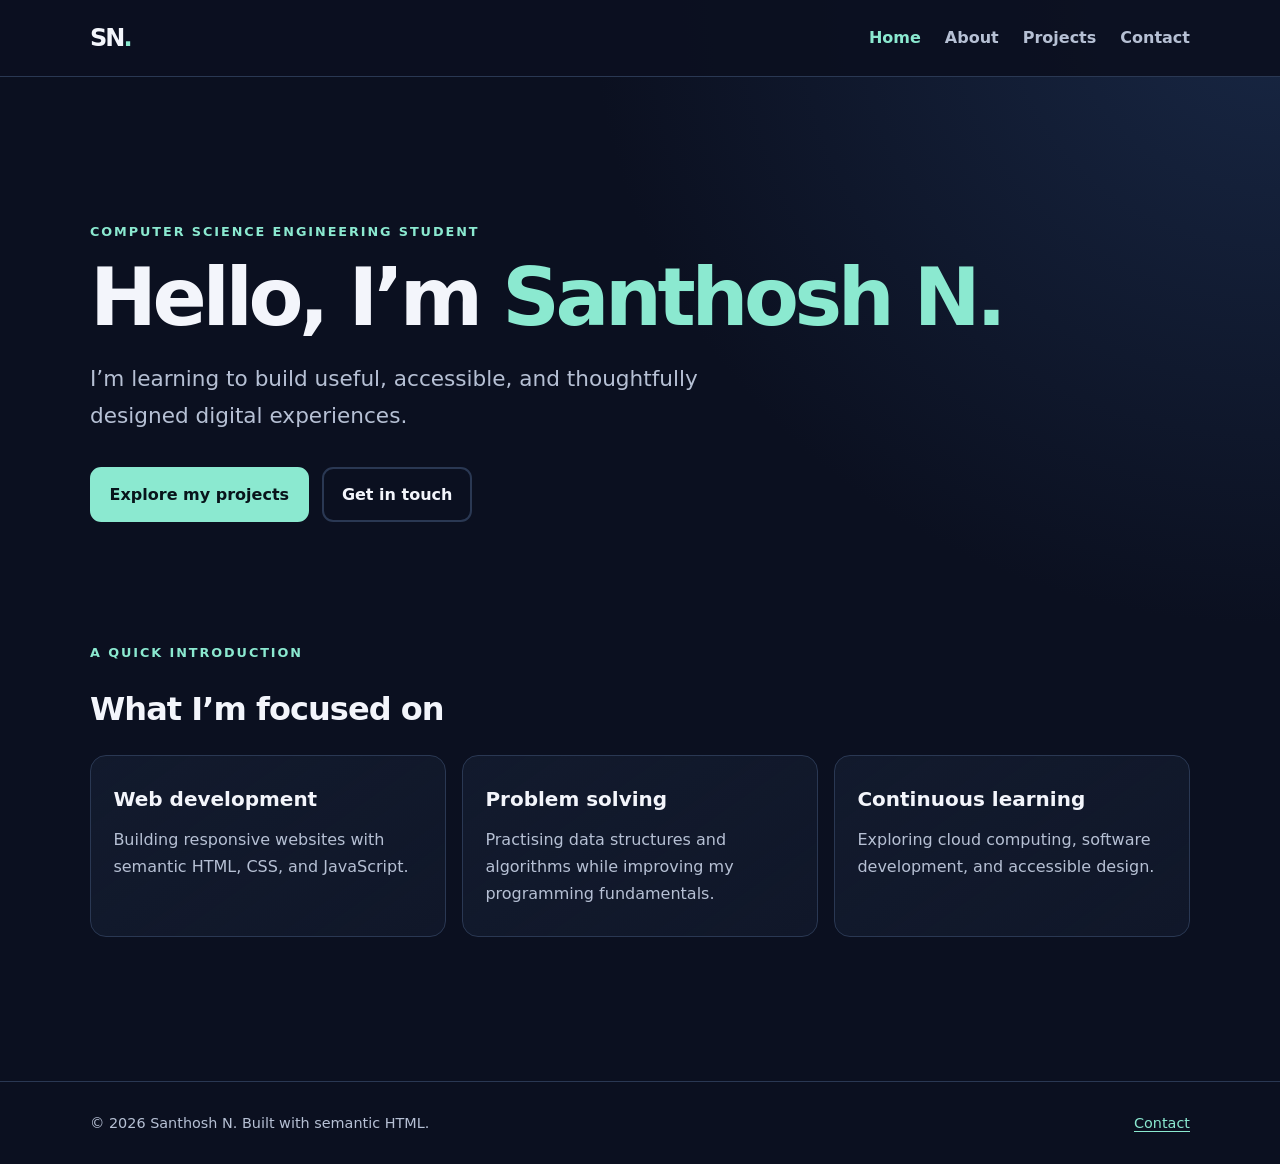
==== index.html @ c4337b8f "Add files via upload" ====
<!doctype html>
<html lang="en">
<head>
  <meta charset="utf-8">
  <meta name="viewport" content="width=device-width, initial-scale=1">
  <meta name="description" content="Personal portfolio of Santhosh N, a computer science engineering student showcasing skills, projects, and contact information.">
  <meta name="theme-color" content="#111827">
  <title>Santhosh N | Portfolio</title>
  <link rel="stylesheet" href="styles.css">
  <script src="script.js" defer></script>
</head>
<body>
  <a class="skip-link" href="#main-content">Skip to main content</a>
  <header class="site-header">
    <div class="container header-inner">
      <a class="brand" href="index.html" aria-label="Santhosh N home">SN<span>.</span></a>
      <button class="menu-toggle" type="button" aria-expanded="false" aria-controls="primary-navigation">Menu</button>
      <nav id="primary-navigation" class="primary-navigation" aria-label="Main navigation">
        <ul>
          <li><a href="index.html" aria-current="page">Home</a></li>
          <li><a href="about.html">About</a></li>
          <li><a href="projects.html">Projects</a></li>
          <li><a href="contact.html">Contact</a></li>
        </ul>
      </nav>
    </div>
  </header>
  <main id="main-content">
    <section class="hero container" aria-labelledby="hero-title">
      <p class="eyebrow">Computer Science Engineering Student</p>
      <h1 id="hero-title">Hello, I’m <span>Santhosh N.</span></h1>
      <p class="hero-copy">I’m learning to build useful, accessible, and thoughtfully designed digital experiences.</p>
      <div class="actions">
        <a class="button" href="projects.html">Explore my projects</a>
        <a class="button button-secondary" href="contact.html">Get in touch</a>
      </div>
    </section>
    <section class="section container" aria-labelledby="highlights-title">
      <div class="section-heading">
        <p class="eyebrow">A quick introduction</p>
        <h2 id="highlights-title">What I’m focused on</h2>
      </div>
      <div class="card-grid">
        <article class="card">
          <h3>Web development</h3>
          <p>Building responsive websites with semantic HTML, CSS, and JavaScript.</p>
        </article>
        <article class="card">
          <h3>Problem solving</h3>
          <p>Practising data structures and algorithms while improving my programming fundamentals.</p>
        </article>
        <article class="card">
          <h3>Continuous learning</h3>
          <p>Exploring cloud computing, software development, and accessible design.</p>
        </article>
      </div>
    </section>
  </main>
  <footer class="site-footer">
    <div class="container footer-inner"><p>© <span data-current-year>2026</span> Santhosh N. Built with semantic HTML.</p><a href="contact.html">Contact</a></div>
  </footer>
</body>
</html>
---- styles.css ----
:root{color-scheme:dark;--bg:#0b1020;--surface:#121a2d;--surface-2:#17223a;--text:#f3f5fb;--muted:#b6c0d4;--accent:#8be9d0;--border:#2a3853;--focus:#ffd166;font-family:system-ui,-apple-system,BlinkMacSystemFont,"Segoe UI",sans-serif}*{box-sizing:border-box}html{scroll-behavior:smooth}body{margin:0;background:radial-gradient(ellipse at top right,#182744 0,transparent 38%),var(--bg);color:var(--text);font-size:1rem;line-height:1.7}a{color:var(--accent);text-underline-offset:.22em}a:hover{text-decoration-thickness:2px}a:focus-visible,button:focus-visible,input:focus-visible,textarea:focus-visible{outline:3px solid var(--focus);outline-offset:4px}.container{width:min(1100px,calc(100% - 2.5rem));margin-inline:auto}.skip-link{position:absolute;left:1rem;top:-5rem;padding:.75rem 1rem;background:var(--focus);color:#111827;z-index:20;font-weight:700}.skip-link:focus{top:1rem}.site-header{border-bottom:1px solid var(--border);background:rgba(11,16,32,.92)}.header-inner{min-height:76px;display:flex;align-items:center;justify-content:space-between;gap:1rem}.brand{font-size:1.5rem;font-weight:850;letter-spacing:-.08em;text-decoration:none;color:var(--text)}.brand span{color:var(--accent)}.primary-navigation ul{display:flex;gap:1.5rem;list-style:none;margin:0;padding:0}.primary-navigation a{color:var(--muted);text-decoration:none;font-weight:650}.primary-navigation a[aria-current=page],.primary-navigation a:hover{color:var(--accent)}.menu-toggle{display:none;background:var(--surface);color:var(--text);border:1px solid var(--border);border-radius:.5rem;padding:.5rem .8rem}.hero{padding-block:clamp(5rem,12vw,9rem) 5rem}.eyebrow{color:var(--accent);font-size:.8rem;font-weight:800;letter-spacing:.15em;text-transform:uppercase;margin:0 0 .8rem}.hero h1,.page-heading h1{font-size:clamp(2.5rem,7vw,5rem);line-height:1.05;letter-spacing:-.055em;margin:0 0 1.25rem}.hero h1 span{color:var(--accent)}.hero-copy{max-width:650px;color:var(--muted);font-size:clamp(1.1rem,2.4vw,1.35rem)}.actions{display:flex;flex-wrap:wrap;gap:.85rem;margin-top:2rem}.button{display:inline-flex;align-items:center;justify-content:center;background:var(--accent);color:#08141b;font-weight:800;text-decoration:none;border:2px solid var(--accent);border-radius:.7rem;padding:.75rem 1.1rem;font:inherit;font-weight:800;cursor:pointer}.button:hover{filter:brightness(1.08)}.button-secondary{background:transparent;color:var(--text);border-color:var(--border)}.section{padding-block:2.5rem 5rem}.section-heading{margin-bottom:1.5rem}.section h2,.content-section h2,.contact-layout h2{font-size:clamp(1.5rem,3vw,2rem);line-height:1.2;letter-spacing:-.03em}.card-grid{display:grid;grid-template-columns:repeat(3,minmax(0,1fr));gap:1rem}.card{border:1px solid var(--border);border-radius:1rem;padding:1.4rem;background:linear-gradient(145deg,var(--surface),rgba(18,26,45,.72));min-width:0}.card h3,.project-card h2{margin:.2rem 0 .65rem;font-size:1.25rem}.card p{color:var(--muted);margin:.4rem 0}.site-footer{border-top:1px solid var(--border);margin-top:4rem}.footer-inner{min-height:82px;display:flex;align-items:center;justify-content:space-between;gap:1rem;color:var(--muted);font-size:.9rem}.page-content{min-height:60vh;padding-block:4.5rem 2rem}.page-heading{max-width:760px;margin-bottom:3rem}.page-heading h1{font-size:clamp(2.5rem,6vw,4rem)}.page-heading>p:last-child,.content-section p{color:var(--muted)}.content-section{max-width:820px;margin-block:2.5rem}.tag-list{display:flex;flex-wrap:wrap;gap:.6rem;list-style:none;margin:1rem 0;padding:0}.tag-list li{padding:.35rem .7rem;border:1px solid var(--border);background:var(--surface-2);border-radius:999px;color:var(--text);font-size:.9rem}.note,.field-help{color:var(--muted);font-size:.9rem}.project-grid{grid-template-columns:repeat(2,minmax(0,1fr))}.project-type{font-size:.78rem!important;text-transform:uppercase;letter-spacing:.12em;color:var(--accent)!important;font-weight:800}.contact-layout{display:grid;grid-template-columns:minmax(0,2fr) minmax(220px,1fr);gap:3rem}.contact-layout form{max-width:650px}.form-field{display:grid;gap:.4rem;margin-block:1.2rem}.form-field label{font-weight:700}.form-field input,.form-field textarea{width:100%;border:1px solid #52617a;border-radius:.6rem;background:#0a1020;color:var(--text);padding:.8rem;font:inherit}.form-field input:focus,.form-field textarea:focus{border-color:var(--accent)}.form-field textarea{resize:vertical}.field-help{margin:0}.form-status{min-height:1.5em;color:var(--accent)}.contact-aside{border-left:1px solid var(--border);padding-left:1.5rem}.contact-aside li{margin:.7rem 0}@media(max-width:700px){.container{width:min(100% - 1.5rem,1100px)}.menu-toggle{display:inline-flex}.primary-navigation{display:none;position:absolute;top:76px;left:0;right:0;padding:1rem 1.25rem;background:var(--surface);border-bottom:1px solid var(--border)}.primary-navigation.is-open{display:block}.primary-navigation ul{flex-direction:column;gap:.8rem}.card-grid,.project-grid,.contact-layout{grid-template-columns:1fr}.contact-aside{border-left:0;border-top:1px solid var(--border);padding:1.5rem 0 0}.footer-inner{padding-block:1rem;align-items:flex-start;flex-direction:column;gap:.2rem}.hero{padding-top:4rem}}@media(prefers-reduced-motion:reduce){html{scroll-behavior:auto}*,*::before,*::after{animation-duration:.01ms!important;animation-iteration-count:1!important;transition-duration:.01ms!important}}
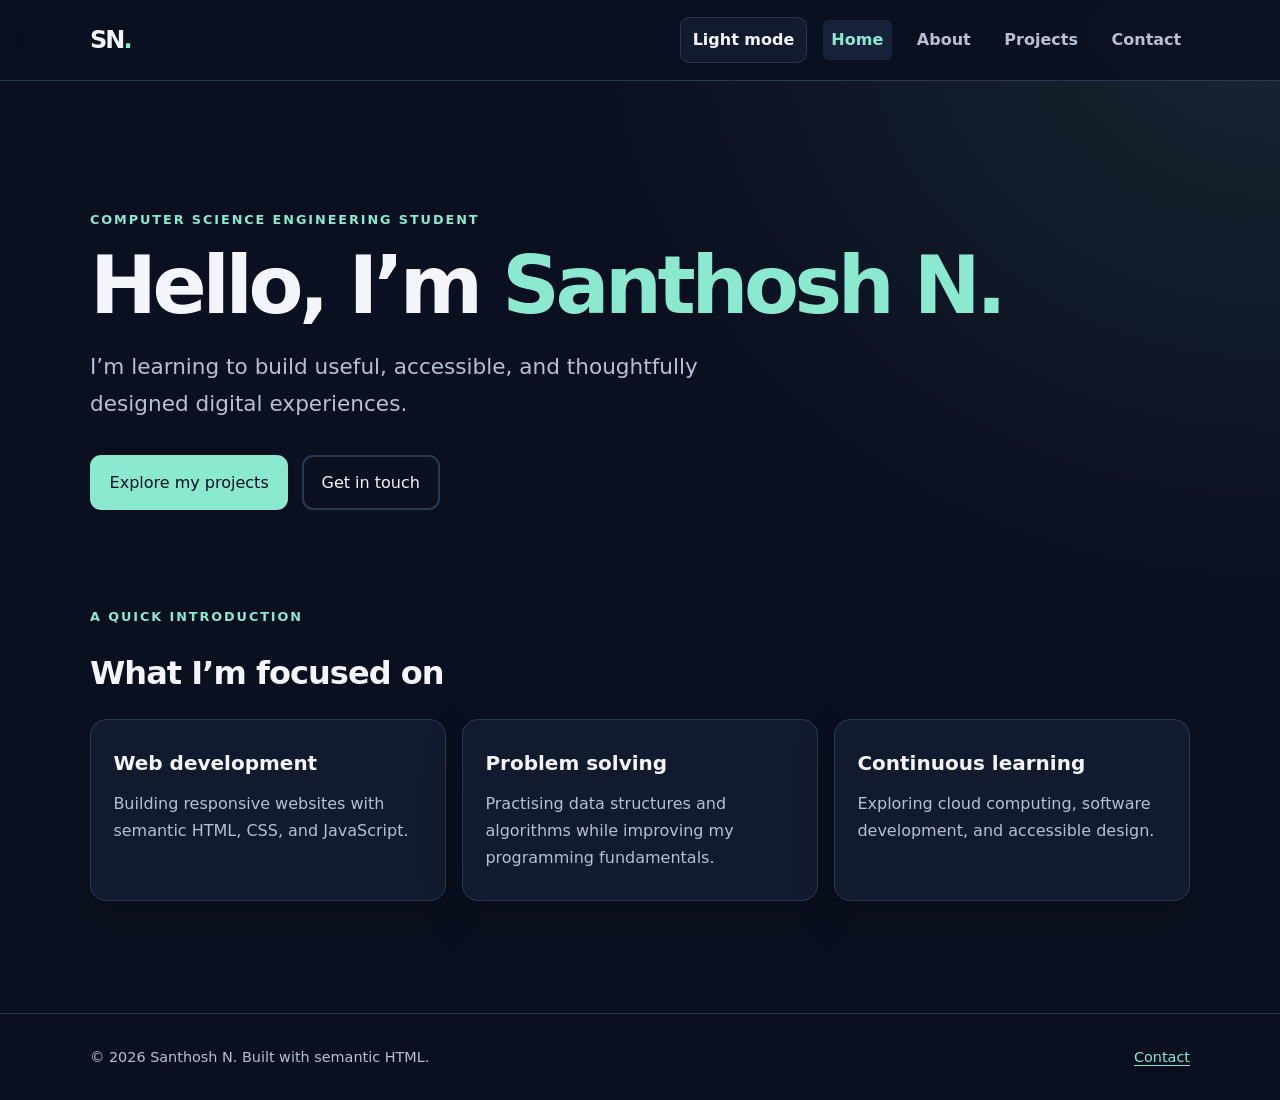
==== commit 576670b9: "Add files via upload" ====
--- a/index.html
+++ b/index.html
@@ -14,7 +14,7 @@
   <header class="site-header">
     <div class="container header-inner">
       <a class="brand" href="index.html" aria-label="Santhosh N home">SN<span>.</span></a>
-      <button class="menu-toggle" type="button" aria-expanded="false" aria-controls="primary-navigation">Menu</button>
+      <div class="header-actions"><button class="theme-toggle" type="button" aria-label="Switch to light theme">Light mode</button><button class="menu-toggle" type="button" aria-expanded="false" aria-controls="primary-navigation">Menu</button></div>
       <nav id="primary-navigation" class="primary-navigation" aria-label="Main navigation">
         <ul>
           <li><a href="index.html" aria-current="page">Home</a></li>
--- a/styles.css
+++ b/styles.css
@@ -1 +1,93 @@
-:root{color-scheme:dark;--bg:#0b1020;--surface:#121a2d;--surface-2:#17223a;--text:#f3f5fb;--muted:#b6c0d4;--accent:#8be9d0;--border:#2a3853;--focus:#ffd166;font-family:system-ui,-apple-system,BlinkMacSystemFont,"Segoe UI",sans-serif}*{box-sizing:border-box}html{scroll-behavior:smooth}body{margin:0;background:radial-gradient(ellipse at top right,#182744 0,transparent 38%),var(--bg);color:var(--text);font-size:1rem;line-height:1.7}a{color:var(--accent);text-underline-offset:.22em}a:hover{text-decoration-thickness:2px}a:focus-visible,button:focus-visible,input:focus-visible,textarea:focus-visible{outline:3px solid var(--focus);outline-offset:4px}.container{width:min(1100px,calc(100% - 2.5rem));margin-inline:auto}.skip-link{position:absolute;left:1rem;top:-5rem;padding:.75rem 1rem;background:var(--focus);color:#111827;z-index:20;font-weight:700}.skip-link:focus{top:1rem}.site-header{border-bottom:1px solid var(--border);background:rgba(11,16,32,.92)}.header-inner{min-height:76px;display:flex;align-items:center;justify-content:space-between;gap:1rem}.brand{font-size:1.5rem;font-weight:850;letter-spacing:-.08em;text-decoration:none;color:var(--text)}.brand span{color:var(--accent)}.primary-navigation ul{display:flex;gap:1.5rem;list-style:none;margin:0;padding:0}.primary-navigation a{color:var(--muted);text-decoration:none;font-weight:650}.primary-navigation a[aria-current=page],.primary-navigation a:hover{color:var(--accent)}.menu-toggle{display:none;background:var(--surface);color:var(--text);border:1px solid var(--border);border-radius:.5rem;padding:.5rem .8rem}.hero{padding-block:clamp(5rem,12vw,9rem) 5rem}.eyebrow{color:var(--accent);font-size:.8rem;font-weight:800;letter-spacing:.15em;text-transform:uppercase;margin:0 0 .8rem}.hero h1,.page-heading h1{font-size:clamp(2.5rem,7vw,5rem);line-height:1.05;letter-spacing:-.055em;margin:0 0 1.25rem}.hero h1 span{color:var(--accent)}.hero-copy{max-width:650px;color:var(--muted);font-size:clamp(1.1rem,2.4vw,1.35rem)}.actions{display:flex;flex-wrap:wrap;gap:.85rem;margin-top:2rem}.button{display:inline-flex;align-items:center;justify-content:center;background:var(--accent);color:#08141b;font-weight:800;text-decoration:none;border:2px solid var(--accent);border-radius:.7rem;padding:.75rem 1.1rem;font:inherit;font-weight:800;cursor:pointer}.button:hover{filter:brightness(1.08)}.button-secondary{background:transparent;color:var(--text);border-color:var(--border)}.section{padding-block:2.5rem 5rem}.section-heading{margin-bottom:1.5rem}.section h2,.content-section h2,.contact-layout h2{font-size:clamp(1.5rem,3vw,2rem);line-height:1.2;letter-spacing:-.03em}.card-grid{display:grid;grid-template-columns:repeat(3,minmax(0,1fr));gap:1rem}.card{border:1px solid var(--border);border-radius:1rem;padding:1.4rem;background:linear-gradient(145deg,var(--surface),rgba(18,26,45,.72));min-width:0}.card h3,.project-card h2{margin:.2rem 0 .65rem;font-size:1.25rem}.card p{color:var(--muted);margin:.4rem 0}.site-footer{border-top:1px solid var(--border);margin-top:4rem}.footer-inner{min-height:82px;display:flex;align-items:center;justify-content:space-between;gap:1rem;color:var(--muted);font-size:.9rem}.page-content{min-height:60vh;padding-block:4.5rem 2rem}.page-heading{max-width:760px;margin-bottom:3rem}.page-heading h1{font-size:clamp(2.5rem,6vw,4rem)}.page-heading>p:last-child,.content-section p{color:var(--muted)}.content-section{max-width:820px;margin-block:2.5rem}.tag-list{display:flex;flex-wrap:wrap;gap:.6rem;list-style:none;margin:1rem 0;padding:0}.tag-list li{padding:.35rem .7rem;border:1px solid var(--border);background:var(--surface-2);border-radius:999px;color:var(--text);font-size:.9rem}.note,.field-help{color:var(--muted);font-size:.9rem}.project-grid{grid-template-columns:repeat(2,minmax(0,1fr))}.project-type{font-size:.78rem!important;text-transform:uppercase;letter-spacing:.12em;color:var(--accent)!important;font-weight:800}.contact-layout{display:grid;grid-template-columns:minmax(0,2fr) minmax(220px,1fr);gap:3rem}.contact-layout form{max-width:650px}.form-field{display:grid;gap:.4rem;margin-block:1.2rem}.form-field label{font-weight:700}.form-field input,.form-field textarea{width:100%;border:1px solid #52617a;border-radius:.6rem;background:#0a1020;color:var(--text);padding:.8rem;font:inherit}.form-field input:focus,.form-field textarea:focus{border-color:var(--accent)}.form-field textarea{resize:vertical}.field-help{margin:0}.form-status{min-height:1.5em;color:var(--accent)}.contact-aside{border-left:1px solid var(--border);padding-left:1.5rem}.contact-aside li{margin:.7rem 0}@media(max-width:700px){.container{width:min(100% - 1.5rem,1100px)}.menu-toggle{display:inline-flex}.primary-navigation{display:none;position:absolute;top:76px;left:0;right:0;padding:1rem 1.25rem;background:var(--surface);border-bottom:1px solid var(--border)}.primary-navigation.is-open{display:block}.primary-navigation ul{flex-direction:column;gap:.8rem}.card-grid,.project-grid,.contact-layout{grid-template-columns:1fr}.contact-aside{border-left:0;border-top:1px solid var(--border);padding:1.5rem 0 0}.footer-inner{padding-block:1rem;align-items:flex-start;flex-direction:column;gap:.2rem}.hero{padding-top:4rem}}@media(prefers-reduced-motion:reduce){html{scroll-behavior:auto}*,*::before,*::after{animation-duration:.01ms!important;animation-iteration-count:1!important;transition-duration:.01ms!important}}+:root{
+  color-scheme:dark;
+  --bg:#0b1020;--surface:#121a2d;--surface-2:#17223a;--text:#f3f5fb;--muted:#b6c0d4;
+  --accent:#8be9d0;--border:#2a3853;--focus:#ffd166;--header-bg:rgba(11,16,32,.94);
+  --shadow:0 18px 45px rgba(0,0,0,.16);
+  font-family:system-ui,-apple-system,BlinkMacSystemFont,"Segoe UI",sans-serif;
+}
+:root[data-theme="light"]{
+  color-scheme:light;
+  --bg:#f5f7fb;--surface:#fff;--surface-2:#eaf0f8;--text:#172033;--muted:#4b5870;
+  --accent:#087f6b;--border:#d4dce8;--focus:#a04b00;--header-bg:rgba(245,247,251,.94);
+  --shadow:0 18px 45px rgba(27,39,64,.08);
+}
+*{box-sizing:border-box}
+html{scroll-behavior:smooth}
+body{margin:0;background:radial-gradient(ellipse at top right,color-mix(in srgb,var(--accent) 10%,transparent),transparent 38%),var(--bg);color:var(--text);font-size:1rem;line-height:1.7;transition:background-color .2s,color .2s}
+a{color:var(--accent);text-underline-offset:.22em}
+a:hover{text-decoration-thickness:2px}
+a:focus-visible,button:focus-visible,input:focus-visible,textarea:focus-visible{outline:3px solid var(--focus);outline-offset:4px}
+.skip-link{position:absolute;left:1rem;top:-5rem;padding:.75rem 1rem;background:var(--focus);color:var(--bg);z-index:20;font-weight:700}
+.skip-link:focus{top:1rem}
+.container{width:min(1100px,calc(100% - 2rem));margin-inline:auto}
+.site-header{position:sticky;top:0;z-index:10;border-bottom:1px solid var(--border);background:var(--header-bg);backdrop-filter:blur(14px)}
+.header-inner{min-height:72px;display:flex;align-items:center;justify-content:space-between;gap:1rem}
+.brand{font-size:1.5rem;font-weight:850;letter-spacing:-.08em;text-decoration:none;color:var(--text)}
+.brand span{color:var(--accent)}
+.header-actions{display:flex;align-items:center;gap:.65rem}
+.primary-navigation{display:none;position:absolute;top:72px;left:0;right:0;padding:1rem;background:var(--surface);border-bottom:1px solid var(--border)}
+.primary-navigation.is-open{display:block}
+.primary-navigation ul{display:flex;flex-direction:column;gap:.6rem;list-style:none;margin:0;padding:0}
+.primary-navigation a{display:block;padding:.35rem .5rem;color:var(--muted);text-decoration:none;font-weight:650;border-radius:.4rem}
+.primary-navigation a[aria-current=page],.primary-navigation a:hover{color:var(--accent);background:var(--surface-2)}
+.menu-toggle,.theme-toggle{background:var(--surface);color:var(--text);border:1px solid var(--border);border-radius:.6rem;padding:.5rem .7rem;font:inherit;font-weight:700;cursor:pointer}
+.hero{padding-block:clamp(4rem,10vw,8rem) 4rem}
+.eyebrow{color:var(--accent);font-size:.8rem;font-weight:800;letter-spacing:.15em;text-transform:uppercase;margin:0 0 .8rem}
+.hero h1,.page-heading h1{font-size:clamp(2.5rem,8vw,5rem);line-height:1.05;letter-spacing:-.055em;margin:0 0 1.25rem}
+.hero h1 span{color:var(--accent)}
+.hero-copy{max-width:650px;color:var(--muted);font-size:clamp(1.1rem,2.4vw,1.35rem)}
+.actions{display:flex;flex-wrap:wrap;gap:.85rem;margin-top:2rem}
+.button{display:inline-flex;align-items:center;justify-content:center;background:var(--accent);color:var(--bg);font-weight:800;text-decoration:none;border:2px solid var(--accent);border-radius:.7rem;padding:.75rem 1.1rem;font:inherit;cursor:pointer}
+.button:hover{filter:brightness(1.08)}
+.button-secondary{background:transparent;color:var(--text);border-color:var(--border)}
+.section{padding-block:2rem 4rem}
+.section-heading{margin-bottom:1.5rem}
+.section h2,.content-section h2,.contact-layout h2{font-size:clamp(1.5rem,3vw,2rem);line-height:1.2;letter-spacing:-.03em}
+.card-grid{display:grid;grid-template-columns:minmax(0,1fr);gap:1rem}
+.card{border:1px solid var(--border);border-radius:1rem;padding:1.4rem;background:var(--surface);box-shadow:var(--shadow);min-width:0}
+.card h3,.project-card h2{margin:.2rem 0 .65rem;font-size:1.25rem}
+.card p{color:var(--muted);margin:.4rem 0}
+.site-footer{border-top:1px solid var(--border);margin-top:3rem}
+.footer-inner{min-height:82px;display:flex;align-items:flex-start;justify-content:space-between;flex-direction:column;gap:.2rem;padding-block:1rem;color:var(--muted);font-size:.9rem}
+.page-content{min-height:60vh;padding-block:3.5rem 2rem}
+.page-heading{max-width:760px;margin-bottom:3rem}
+.page-heading h1{font-size:clamp(2.5rem,7vw,4rem)}
+.page-heading>p:last-child,.content-section p{color:var(--muted)}
+.content-section{max-width:820px;margin-block:2.5rem}
+.tag-list{display:flex;flex-wrap:wrap;gap:.6rem;list-style:none;margin:1rem 0;padding:0}
+.tag-list li{padding:.35rem .7rem;border:1px solid var(--border);background:var(--surface-2);border-radius:999px;color:var(--text);font-size:.9rem}
+.note,.field-help{color:var(--muted);font-size:.9rem}
+.project-type{font-size:.78rem!important;text-transform:uppercase;letter-spacing:.12em;color:var(--accent)!important;font-weight:800}
+.contact-layout{display:grid;grid-template-columns:minmax(0,1fr);gap:2rem}
+.contact-layout form{max-width:650px}
+.form-field{display:grid;gap:.4rem;margin-block:1.2rem}
+.form-field label{font-weight:700}
+.form-field input,.form-field textarea{width:100%;border:1px solid var(--border);border-radius:.6rem;background:var(--bg);color:var(--text);padding:.8rem;font:inherit}
+.form-field input:focus,.form-field textarea:focus{border-color:var(--accent)}
+.form-field textarea{resize:vertical}
+.field-help{margin:0}
+.form-status{min-height:1.5em;color:var(--accent)}
+.contact-aside{border-top:1px solid var(--border);padding-top:1.5rem}
+.contact-aside li{margin:.7rem 0}
+@media (min-width:600px){
+  .container{width:min(1100px,calc(100% - 3rem))}
+  .card-grid{grid-template-columns:repeat(2,minmax(0,1fr))}
+  .footer-inner{align-items:center;flex-direction:row}
+  .page-content{padding-top:4.5rem}
+}
+@media (min-width:800px){
+  .menu-toggle{display:none}
+  .header-inner{min-height:80px}
+  .header-actions{margin-left:auto}
+  .primary-navigation{display:block;position:static;padding:0;background:transparent;border:0}
+  .primary-navigation ul{flex-direction:row;gap:1rem}
+  .primary-navigation a{padding:.4rem .55rem}
+  .card-grid{grid-template-columns:repeat(3,minmax(0,1fr))}
+  .project-grid{grid-template-columns:repeat(2,minmax(0,1fr))}
+  .contact-layout{grid-template-columns:minmax(0,2fr) minmax(220px,1fr);gap:3rem}
+  .contact-aside{border-top:0;border-left:1px solid var(--border);padding:0 0 0 1.5rem}
+}
+@media (prefers-reduced-motion:reduce){
+  html{scroll-behavior:auto}
+  *,*::before,*::after{animation-duration:.01ms!important;animation-iteration-count:1!important;transition-duration:.01ms!important}
+}
